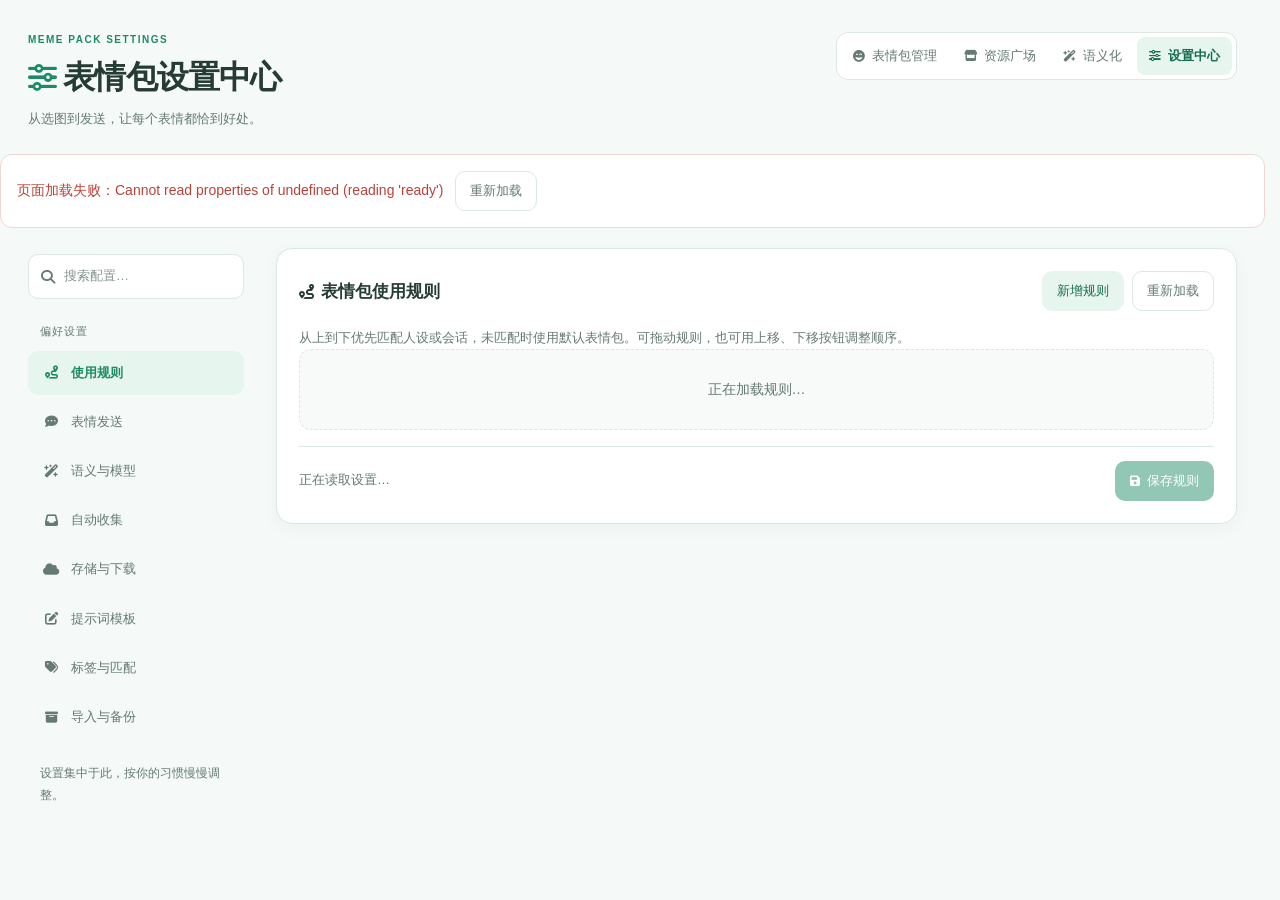
==== pages/app/settings/index.html @ c5a31bc9 "Import upstream snapshot c71b9bc8e1f28eebd4aca02ef2edb1e751a24c57" ====
<!doctype html>
<html lang="zh-CN">
  <head>
    <meta charset="UTF-8" />
    <meta name="viewport" content="width=device-width, initial-scale=1.0" />
    <title>表情包设置中心</title>
    <link rel="stylesheet" href="../shared/fa.min.css" />
    <link rel="stylesheet" href="../shared/ui.css" />
    <link rel="stylesheet" href="./style.css" />
  </head>
  <body>
    <header class="page-header">
      <div>
        <p class="eyebrow">Meme Pack Settings</p>
        <h1><i class="fas fa-sliders icon"></i>表情包设置中心</h1>
        <p class="subtitle">从选图到发送，让每个表情都恰到好处。</p>
      </div>
      <nav class="nav-actions" aria-label="页面导航"></nav>
    </header>

    <main class="settings-layout">
      <aside class="settings-sidebar" aria-label="设置分类">
        <label class="settings-search" for="settings-search">
          <i class="fas fa-magnifying-glass" aria-hidden="true"></i>
          <input
            id="settings-search"
            type="search"
            placeholder="搜索配置…"
            aria-label="搜索配置"
            autocomplete="off"
          />
        </label>
        <p class="settings-nav-label">偏好设置</p>
        <nav id="settings-nav" aria-label="设置分类导航">
          <button type="button" data-settings-tab="rules" aria-current="page">
            <i class="fas fa-route" aria-hidden="true"></i>使用规则
          </button>
          <button type="button" data-settings-tab="sending">
            <i class="fas fa-comment-dots" aria-hidden="true"></i>表情发送<span
              class="settings-dirty-dot"
              hidden
            ></span>
          </button>
          <button type="button" data-settings-tab="models">
            <i class="fas fa-wand-magic-sparkles" aria-hidden="true"></i
            >语义与模型<span class="settings-dirty-dot" hidden></span>
          </button>
          <button type="button" data-settings-tab="collect">
            <i class="fas fa-inbox" aria-hidden="true"></i>自动收集<span
              class="settings-dirty-dot"
              hidden
            ></span>
          </button>
          <button type="button" data-settings-tab="storage">
            <i class="fas fa-cloud" aria-hidden="true"></i>存储与下载<span
              class="settings-dirty-dot"
              hidden
            ></span>
          </button>
          <button type="button" data-settings-tab="prompts">
            <i class="fas fa-pen-to-square" aria-hidden="true"></i
            >提示词模板<span class="settings-dirty-dot" hidden></span>
          </button>
          <button type="button" data-settings-tab="matching">
            <i class="fas fa-tags" aria-hidden="true"></i>标签与匹配<span
              class="settings-dirty-dot"
              hidden
            ></span>
          </button>
          <button type="button" data-settings-tab="backup">
            <i class="fas fa-box-archive" aria-hidden="true"></i>导入与备份
          </button>
        </nav>
        <p class="settings-sidebar-note">设置集中于此，按你的习惯慢慢调整。</p>
      </aside>
      <div class="settings-content">
        <section class="panel rules-panel" data-settings-panel="rules">
          <div class="panel-head">
            <h2><i class="fas fa-route icon"></i>表情包使用规则</h2>
            <div class="head-actions">
              <button id="add-rule-btn" class="secondary">新增规则</button>
              <button id="reload-rules-btn" class="ghost">重新加载</button>
            </div>
          </div>

          <p class="hint">
            从上到下优先匹配人设或会话，未匹配时使用默认表情包。可拖动规则，也可用上移、下移按钮调整顺序。
          </p>

          <div
            id="rules-validation"
            class="validation hidden"
            role="alert"
            tabindex="-1"
          ></div>

          <div id="rules-list" class="rules-list" aria-label="表情包使用规则">
            <p class="rules-placeholder" role="status">正在加载规则…</p>
          </div>

          <div class="save-row">
            <p
              id="rules-save-status"
              class="result"
              role="status"
              aria-live="polite"
            >
              正在读取设置…
            </p>
            <button id="save-rules-btn" disabled>
              <i class="fas fa-floppy-disk icon"></i>保存规则
            </button>
          </div>
        </section>

        <form
          id="plugin-config-form"
          data-settings-panel="config"
          hidden
          novalidate
        >
          <div class="settings-section-heading">
            <div>
              <p class="eyebrow">Preferences</p>
              <h2 id="config-section-title">表情发送</h2>
              <p id="config-section-description" class="hint"></p>
            </div>
            <div class="settings-heading-actions">
              <button
                type="button"
                id="reset-prompts-btn"
                class="secondary"
                hidden
                disabled
              >
                恢复默认模板
              </button>
              <button type="button" id="reload-config-btn" class="ghost">
                <i class="fas fa-rotate icon" aria-hidden="true"></i>重新加载
              </button>
            </div>
          </div>
          <p id="config-load-status" class="config-notice" role="status">
            正在读取配置…
          </p>
          <div id="config-sections"></div>
          <p id="config-search-empty" class="rules-placeholder" hidden>
            没有找到相关配置，试试“模型”“概率”或“图床”。
          </p>
          <div class="config-save-bar">
            <div>
              <p id="config-save-status" role="status">正在读取设置…</p>
            </div>
            <button id="save-config-btn" type="submit" disabled>
              <i class="fas fa-floppy-disk icon" aria-hidden="true"></i
              >保存并应用
            </button>
          </div>
        </form>
        <div data-settings-panel="backup" hidden>
          <section class="panel backup-panel">
            <h2><i class="fas fa-box-archive icon"></i>导入与备份</h2>

            <div class="block pack-transfer-block">
              <h3>单个表情包</h3>
              <p class="hint compact-hint">分享、备份或迁移一个表情包。</p>
              <div class="field-row">
                <label for="transfer-pack-select">当前表情包</label>
                <select
                  id="transfer-pack-select"
                  aria-label="选择迁移的表情包"
                ></select>
              </div>
              <p id="transfer-current-pack" class="result" aria-live="polite">
                正在读取当前表情包…
              </p>

              <details class="pack-transfer-section" open>
                <summary>
                  <span class="pack-transfer-summary-icon share-icon">
                    <i class="fas fa-file-export"></i>
                  </span>
                  <span>
                    <strong>导出当前表情包</strong>
                    <small>分享或迁回自己的环境</small>
                  </span>
                  <i class="fas fa-chevron-down pack-transfer-chevron"></i>
                </summary>
                <div class="pack-transfer-section-body">
                  <div
                    class="export-mode-list"
                    role="radiogroup"
                    aria-label="导出类型"
                  >
                    <label
                      class="export-mode-option selected"
                      for="export-mode-share"
                    >
                      <input
                        id="export-mode-share"
                        name="export-mode"
                        type="radio"
                        value="share"
                        checked
                      />
                      <span>
                        <strong>分享版</strong>
                        <small>不带向量，可上传资源广场</small>
                      </span>
                      <em>推荐</em>
                    </label>
                    <label class="export-mode-option" for="export-mode-backup">
                      <input
                        id="export-mode-backup"
                        name="export-mode"
                        type="radio"
                        value="backup"
                      />
                      <span>
                        <strong>自用备份</strong>
                        <small id="vector-backup-hint">正在检查向量状态…</small>
                      </span>
                    </label>
                  </div>
                  <button id="export-pack-download-btn" type="button">
                    <i class="fas fa-download icon"></i>下载分享版
                  </button>
                  <p
                    id="export-pack-result"
                    class="result"
                    aria-live="polite"
                  ></p>
                </div>
              </details>

              <details class="pack-transfer-section">
                <summary>
                  <span class="pack-transfer-summary-icon import-icon">
                    <i class="fas fa-file-import"></i>
                  </span>
                  <span>
                    <strong>从压缩包导入</strong>
                    <small>兼容新版与旧版表情包</small>
                  </span>
                  <i class="fas fa-chevron-down pack-transfer-chevron"></i>
                </summary>
                <div class="pack-transfer-section-body">
                  <label
                    id="pack-import-dropzone"
                    class="pack-import-dropzone"
                    for="pack-import-file"
                    tabindex="0"
                    role="button"
                    aria-label="选择 zip 格式的表情包"
                  >
                    <input
                      id="pack-import-file"
                      type="file"
                      accept=".zip,application/zip"
                    />
                    <i class="fas fa-cloud-arrow-up"></i>
                    <span>
                      <strong id="pack-import-file-label"
                        >选择或拖入 zip 文件</strong
                      >
                      <small>先检查，不会立即覆盖</small>
                    </span>
                  </label>

                  <div
                    id="pack-import-preview"
                    class="pack-import-preview hidden"
                    aria-live="polite"
                  >
                    <div class="pack-import-preview-header">
                      <div>
                        <strong id="pack-import-preview-name"
                          >待导入表情包</strong
                        >
                        <span id="pack-import-preview-format"
                          >正在识别格式</span
                        >
                      </div>
                      <button
                        id="pack-import-reset-btn"
                        type="button"
                        class="secondary compact-btn"
                      >
                        重选
                      </button>
                    </div>
                    <dl class="pack-import-preview-stats">
                      <div>
                        <dt>图片</dt>
                        <dd id="pack-import-image-count">0</dd>
                      </div>
                      <div>
                        <dt>分类</dt>
                        <dd id="pack-import-category-count">0</dd>
                      </div>
                      <div>
                        <dt>语义</dt>
                        <dd id="pack-import-semantic-count">无</dd>
                      </div>
                      <div>
                        <dt>向量</dt>
                        <dd id="pack-import-vector-state">不包含</dd>
                      </div>
                    </dl>
                    <p
                      id="pack-import-warning"
                      class="pack-import-warning hidden"
                    ></p>
                    <div class="pack-import-options">
                      <label>
                        <input id="pack-import-set-default" type="checkbox" />
                        导入后设为默认表情包
                      </label>
                      <label>
                        <input id="pack-import-overwrite" type="checkbox" />
                        同名时覆盖现有表情包
                      </label>
                      <label>
                        <input
                          id="pack-import-overwrite-manual"
                          type="checkbox"
                          disabled
                        />
                        同时覆盖本机人工描述、标签和图片文字
                      </label>
                    </div>
                    <button id="pack-import-confirm-btn" type="button">
                      <i class="fas fa-circle-check icon"></i>确认导入
                    </button>
                  </div>
                  <p
                    id="pack-import-result"
                    class="result"
                    aria-live="polite"
                  ></p>
                </div>
              </details>
            </div>

            <div class="block">
              <h3>导出全量备份</h3>
              <p class="hint">
                备份所有表情包与运行时设置，文件保存在服务器上。
              </p>
              <div class="field-row">
                <label for="backup-output-dir-input">导出目录（可选）</label>
                <input
                  id="backup-output-dir-input"
                  type="text"
                  placeholder="留空则导出到默认 backup 目录"
                />
              </div>
              <button id="export-backup-btn">
                <i class="fas fa-file-export icon"></i>导出全量备份
              </button>
              <p
                id="export-result"
                class="result"
                role="status"
                aria-live="polite"
              ></p>
            </div>

            <div class="block">
              <h3>恢复全量备份</h3>
              <p class="hint">从已有备份恢复表情包与运行时设置。</p>
              <div class="field-row">
                <label for="backup-file-input">备份压缩包（zip）</label>
                <input id="backup-file-input" type="file" accept=".zip" />
              </div>
              <label class="checkbox">
                <input id="import-overwrite-checkbox" type="checkbox" />
                <span
                  >以备份替换全部表情包（备份中没有的表情包也会被移除）</span
                >
              </label>
              <button id="import-backup-btn" class="danger">
                <i class="fas fa-file-import icon"></i>恢复全量备份
              </button>
              <p
                id="import-result"
                class="result"
                role="status"
                aria-live="polite"
              ></p>
            </div>
          </section>

          <section class="panel log-panel">
            <h2><i class="fas fa-list-check icon"></i>操作日志</h2>
            <div
              id="log-list"
              class="log-list"
              role="log"
              aria-live="polite"
              aria-label="最近的操作记录"
            ></div>
          </section>
        </div>
      </div>
    </main>

    <div id="storage-guide-mask" class="dialog-mask hidden" aria-hidden="true">
      <section
        class="dialog-card storage-guide"
        role="dialog"
        aria-modal="true"
        aria-labelledby="storage-guide-title"
      >
        <header class="storage-guide-header">
          <h3 id="storage-guide-title" class="text-h3 pa-4 pb-0 pl-6">
            图床配置教程
          </h3>
        </header>
        <div class="storage-guide-body" tabindex="0" aria-label="教程内容">
          <article data-storage-guide="cloudflare_r2">
            <h4>Cloudflare R2</h4>
            <ol>
              <li>
                <strong>创建存储桶。</strong>登录 Cloudflare 控制台，在 R2
                对象存储中创建一个桶，记下桶名称和 Account ID。
              </li>
              <li>
                <strong>创建 R2 API 凭证。</strong
                >为这个桶授予对象读写权限，保存生成的 Access Key ID 和 Secret
                Access Key。
              </li>
              <li>
                <strong>填写设置。</strong>关闭教程，在“图床服务”选择 Cloudflare
                R2，将上述四项分别填入账号 ID、访问密钥
                ID、访问密钥和存储桶名称。
              </li>
              <li>
                <strong>按需填写公开地址。</strong
                >需要公开外链时，在桶设置中绑定自定义域名，或复制控制台提供的公共开发地址。将完整的
                HTTPS 地址填入“自定义 CDN 域名”；不要填写 S3 API 地址。r2.dev
                开发地址有访问限流。
              </li>
            </ol>
            <p class="hint">
              仅做同步可以不填写公开地址。凭证用于插件访问存储桶，公开地址用于访问图片，两者用途不同。
            </p>
            <p>
              <a
                href="https://developers.cloudflare.com/r2/api/tokens/"
                target="_blank"
                rel="noopener noreferrer"
                >官方凭证说明 ↗</a
              >
              ·
              <a
                href="https://developers.cloudflare.com/r2/buckets/public-buckets/"
                target="_blank"
                rel="noopener noreferrer"
                >公开访问说明 ↗</a
              >
            </p>
          </article>
          <article data-storage-guide="webdav" hidden>
            <h4>WebDAV</h4>
            <ol>
              <li>
                <strong>准备连接信息。</strong>在 NAS 或云存储服务中启用
                WebDAV，获取 WebDAV 地址、用户名和密码或应用密码。填写 WebDAV
                接口地址，不是网页登录地址。
              </li>
              <li>
                <strong>填写设置。</strong>在“图床服务”选择
                WebDAV，填写根地址和账号凭证。远端目录可填
                <code>memes</code>，插件会在该目录保存同步图片。
              </li>
              <li>
                <strong>检查连接选项。</strong>保持 SSL
                证书校验开启；连接较慢时可适当增加请求超时时间。服务端账号需有远端目录的读取、写入权限，使用覆盖同步时还需删除权限。
              </li>
              <li>
                <strong>按需填写公开地址。</strong
                >只有服务提供无需登录的图片外链时才填写公开访问根地址。它应对应远端目录，例如
                <code>https://cdn.example.com/memes</code
                >；不提供外链也可以用于同步。
              </li>
            </ol>
            <p class="hint">
              不同服务的 WebDAV 路径不同，请从服务端的 WebDAV
              设置或帮助文档复制。出现 401/403 时检查应用密码与目录权限，出现
              404 时检查根地址。
            </p>
          </article>
          <article data-storage-guide="stardots" hidden>
            <h4>StarDots</h4>
            <ol>
              <li>
                <strong>创建空间。</strong>登录 StarDots
                控制台，创建用于保存表情图片的空间，并记下空间名称。
              </li>
              <li>
                <strong>获取凭证。</strong>在控制台设置的 API 管理区域获取 Key
                和 Secret。
              </li>
              <li>
                <strong>填写设置。</strong>在“图床服务”选择 StarDots，将
                Key、Secret 和空间名称填入对应配置项。
              </li>
            </ol>
            <p class="hint">
              同步前请在服务商控制台确认可用容量和 API
              配额；套餐限制以服务商当前说明为准。
            </p>
            <p>
              <a
                href="https://stardots.io/en/documentation/openapi"
                target="_blank"
                rel="noopener noreferrer"
                >官方 API 说明 ↗</a
              >
            </p>
          </article>
          <article data-storage-guide="lsky" hidden>
            <h4>兰空图床（开源版 2.x）</h4>
            <ol>
              <li>在兰空后台开启 API，在站点 API 页面获取账号 Token。</li>
              <li>
                选择兰空图床，填写站点地址和 Token；地址不要带 /api/v1。存储策略
                ID 留 0 使用默认策略。
              </li>
              <li>
                将账号所在角色组的图片保存质量设为
                100，关闭格式转换和覆盖式水印，并确保机器人能访问原图链接。
              </li>
              <li>保存并应用后，在表情包管理页使用普通同步或高级覆盖同步。</li>
            </ol>
            <p>
              插件会编码远端原始文件名以保存分类，下载时还原；只同步当前空间标识下由插件上传的图片，不导入账号中的其他图片。请勿手动改写这些文件名。
            </p>
            <p>
              上传沿用账号默认相册，列表会遍历相册。不同表情包共用所配置的远端空间；修改空间标识不会搬迁旧图。覆盖同步会清理该空间内目标端多出的图片。
            </p>
            <p>
              仅支持开源版
              2.x。若同一路径存在重复记录（例如上传后连接中断），同步会停止，请在兰空中确认并移除多余副本后重试。
            </p>
          </article>
          <section class="storage-guide-finish">
            <h4>保存后开始同步</h4>
            <p>
              关闭教程，点击设置页的“保存并应用”，然后在表情包管理页使用云端同步。
            </p>
          </section>
        </div>
        <footer class="dialog-actions">
          <button
            id="storage-guide-close"
            type="button"
            variant="tonal"
            data-dialog-dismiss
          >
            知道了
          </button>
        </footer>
      </section>
    </div>
    <script type="module" src="../shared/ui.js"></script>
    <script type="module" src="./config.js"></script>
    <script type="module" src="./script.js"></script>
  </body>
</html>
---- pages/app/shared/ui.css ----
:root {
  --brand: #1d8a66;
  --brand-strong: #176d51;
  --brand-soft: #e7f5ef;
  --accent: #1f6fb0;
  --danger: #ba4339;
  --warn: #9c661c;
  --ink: #253b34;
  --muted: #657a72;
  --line: #dce8e2;
  --panel: #fff;
  --bg: #f5f9f7;
  --radius: 16px;
  --shadow-sm: 0 4px 18px rgb(29 64 48 / 4%);
  --shadow-md: 0 16px 48px rgb(29 64 48 / 12%);
  --primary-color: var(--brand);
  --secondary-color: var(--brand-soft);
  --success: var(--brand);
  --warning: var(--warn);
  --text-primary: var(--ink);
  --text-secondary: var(--muted);
  --bg-light: var(--bg);
  --border-color: var(--line);
  --radius-lg: var(--radius);
  --radius-md: 10px;
  --transition: background-color 160ms ease, border-color 160ms ease;
  --ui-brand: var(--brand);
  --ui-brand-strong: var(--brand-strong);
  --ui-brand-soft: var(--brand-soft);
  --ui-accent: var(--accent);
  --ui-danger: var(--danger);
  --ui-ink: var(--ink);
  --ui-muted: var(--muted);
  --ui-line: var(--line);
  --ui-panel: var(--panel);
  --ui-bg: var(--bg);
  --ui-shadow-sm: var(--shadow-sm);
  --ui-shadow-md: var(--shadow-md);
}

* {
  box-sizing: border-box;
}
html {
  -webkit-text-size-adjust: 100%;
  scrollbar-gutter: stable;
}
body {
  margin: 0;
  min-height: 100svh;
  color: var(--ink);
  background: var(--bg);
  font:
    14px/1.6 "Segoe UI Variable",
    "PingFang SC",
    "Microsoft YaHei",
    sans-serif;
}
h1,
h2,
h3,
h4,
p {
  margin: 0;
}
h1 {
  font-size: clamp(24px, 2.7vw, 32px);
  font-weight: 650;
  line-height: 1.35;
  letter-spacing: -0.025em;
}
h2 {
  font-size: 17px;
  font-weight: 650;
}
h3 {
  font-size: 15px;
  font-weight: 650;
}
button,
input,
select,
textarea {
  font: inherit;
}
button,
a,
input,
select,
textarea,
summary {
  -webkit-tap-highlight-color: transparent;
}
a {
  color: var(--brand-strong);
}
.icon {
  margin-right: 7px;
  font-size: 0.9em;
}
.page-header {
  display: flex;
  align-items: flex-start;
  justify-content: space-between;
  gap: 24px;
  max-width: 1440px;
  padding: 32px 28px 24px;
  margin: 0 auto;
}
.page-header-main,
.page-title-block {
  min-width: 0;
}
.page-header h1 > .icon {
  color: var(--brand);
}
.eyebrow {
  margin: 0 0 8px;
  color: var(--brand);
  font-size: 10px;
  font-weight: 650;
  letter-spacing: 0.15em;
  text-transform: uppercase;
}
.subtitle,
.page-subtitle {
  margin: 9px 0 0;
  color: var(--muted);
  font-size: 13px;
  line-height: 1.7;
}
.nav-actions {
  display: flex;
  flex: 0 0 auto;
  gap: 3px;
  padding: 4px;
  border: 1px solid var(--line);
  border-radius: 12px;
  background: #fff;
}
.nav-link {
  display: inline-flex;
  justify-content: center;
  align-items: center;
  min-height: 38px;
  padding: 7px 12px;
  border-radius: 8px;
  color: var(--muted);
  text-decoration: none;
  white-space: nowrap;
  font-size: 13px;
  transition: background-color 160ms ease;
}
.nav-link:hover {
  background: var(--bg);
  color: var(--brand-strong);
}
.nav-link[aria-current="page"] {
  background: var(--brand-soft);
  color: var(--brand-strong);
  font-weight: 650;
}
.layout {
  display: grid;
  gap: 20px;
  max-width: 1440px;
  margin: 0 auto;
  padding: 0 28px 40px;
}
.panel {
  min-width: 0;
  padding: 22px;
  border: 1px solid var(--line);
  border-radius: var(--radius);
  background: var(--panel);
  box-shadow: var(--shadow-sm);
}
.panel > h2 {
  margin-bottom: 16px;
}
.panel-header,
.panel-head {
  display: flex;
  align-items: center;
  justify-content: space-between;
  flex-wrap: wrap;
  gap: 12px;
  margin-bottom: 16px;
}
.button-row,
.head-actions {
  display: flex;
  align-items: center;
  flex-wrap: wrap;
  gap: 8px;
}
button {
  display: inline-flex;
  align-items: center;
  justify-content: center;
  min-height: 40px;
  padding: 8px 14px;
  border: 1px solid transparent;
  border-radius: 10px;
  background: var(--brand);
  color: #fff;
  font-size: 13px;
  font-weight: 550;
  line-height: 1.4;
  cursor: pointer;
  transition: var(--transition);
}
button:hover:not(:disabled) {
  background: var(--brand-strong);
}
button.secondary {
  background: var(--brand-soft);
  color: var(--brand-strong);
}
button.secondary:hover:not(:disabled) {
  background: #d6ecdf;
}
button.ghost {
  background: #fff;
  border-color: var(--line);
  color: var(--muted);
}
button.ghost:hover:not(:disabled) {
  background: var(--bg);
  color: var(--ink);
}
button.danger {
  background: #fcf0ee;
  border-color: #f0d6d2;
  color: var(--danger);
}
button.danger:hover:not(:disabled) {
  background: #f7e2df;
}
button:disabled {
  opacity: 0.48;
  cursor: not-allowed;
  box-shadow: none;
  transform: none;
}
input:not([type="checkbox"]):not([type="radio"]):not([type="file"]),
select,
textarea {
  min-width: 0;
  max-width: 100%;
  min-height: 40px;
  padding: 8px 11px;
  border: 1px solid var(--line);
  border-radius: 9px;
  background: #fff;
  color: var(--ink);
}
textarea {
  resize: vertical;
}
input::placeholder,
textarea::placeholder {
  color: #86958e;
}
input[type="checkbox"],
input[type="radio"] {
  accent-color: var(--brand);
  flex-shrink: 0;
}
:where(button, a, input, select, textarea, summary, [tabindex]):focus-visible {
  outline: 2px solid var(--brand);
  outline-offset: 3px;
}
input:focus,
select:focus,
textarea:focus {
  border-color: var(--brand);
}
.field-row {
  display: grid;
  align-content: start;
  gap: 6px;
  min-width: 0;
}
.field-row label {
  color: var(--muted);
  font-size: 12px;
  font-weight: 550;
}
.field-row input,
.field-row select {
  width: 100%;
}
.badge {
  display: inline-flex;
  align-items: center;
  gap: 5px;
  padding: 3px 9px;
  border: 1px solid var(--line);
  border-radius: 7px;
  background: var(--bg);
  color: var(--muted);
  font-size: 12px;
  font-weight: 550;
}
.hint,
.panel-hint {
  color: var(--muted);
  font-size: 13px;
  line-height: 1.7;
}
.result {
  margin-top: 10px;
  font-size: 13px;
  color: var(--muted);
  overflow-wrap: anywhere;
}
.result:empty {
  display: none;
}
.result.success {
  color: var(--brand-strong);
}
.result.error {
  color: var(--danger);
}
.result.warning {
  color: var(--warn);
}
.log-list {
  display: grid;
  gap: 8px;
  max-height: 220px;
  overflow: auto;
}
.log-list:empty::before {
  content: "暂无操作记录";
  padding: 12px 0;
  font-size: 13px;
  color: var(--muted);
}
.log-item {
  padding: 9px 12px;
  border-left: 2px solid var(--brand);
  background: var(--bg);
  border-radius: 6px;
  font-size: 12px;
  overflow-wrap: anywhere;
}
.log-item.error {
  border-color: var(--danger);
  background: #fcf0ee;
  color: var(--danger);
}
.dialog-mask {
  position: fixed;
  inset: 0;
  z-index: 11000;
  display: flex;
  align-items: center;
  justify-content: center;
  padding: 20px;
  background: rgb(20 37 29 / 36%);
  backdrop-filter: blur(4px);
}
.dialog-card {
  width: min(100%, 480px);
  max-height: calc(100svh - 40px);
  overflow: auto;
  padding: 24px;
  border: 1px solid var(--line);
  border-radius: 18px;
  background: var(--panel);
  box-shadow: var(--shadow-md);
}
.dialog-card h3 {
  margin-bottom: 12px;
  font-size: 19px;
}
.dialog-message,
.dialog-meta {
  margin: 8px 0 16px;
  color: var(--muted);
  white-space: pre-wrap;
  overflow-wrap: anywhere;
}
.dialog-tip {
  color: var(--muted);
  font-size: 12px;
  margin: 10px 0;
}
.dialog-actions {
  display: flex;
  justify-content: flex-end;
  flex-wrap: wrap;
  gap: 8px;
  margin-top: 22px;
}
.ui-modal-open {
  overflow: hidden;
}
.ui-confirm-mask {
  z-index: 12000;
}
.toast-container {
  position: fixed;
  right: 24px;
  bottom: 24px;
  z-index: 13000;
  display: grid;
  gap: 8px;
  width: min(380px, calc(100vw - 32px));
  pointer-events: none;
}
.toast {
  padding: 12px 16px;
  border: 1px solid var(--line);
  border-radius: 12px;
  background: #fff;
  color: var(--ink);
  box-shadow: var(--shadow-md);
  font-size: 13px;
  overflow-wrap: anywhere;
}
.toast.error {
  border-color: #f0d6d2;
  color: var(--danger);
}
.hidden,
[hidden] {
  display: none !important;
}
.ui-page-error {
  max-width: 1384px;
  margin: 0 auto 20px;
  padding: 16px;
  border: 1px solid #f0d6d2;
  border-radius: 12px;
  background: #fff;
  color: var(--danger);
}
.ui-page-error button {
  margin-left: 12px;
}
.skip-link {
  position: fixed;
  left: 16px;
  top: -100px;
  z-index: 14000;
  padding: 10px 16px;
  border-radius: 8px;
  background: #fff;
}
.skip-link:focus {
  top: 12px;
}
@media (max-width: 1080px) {
  .page-header {
    flex-direction: column;
    gap: 18px;
  }
}
@media (max-width: 600px) {
  .page-header {
    padding: 22px 16px 18px;
  }
  .layout {
    padding: 0 16px 28px;
    gap: 14px;
  }
  .panel {
    padding: 16px;
    border-radius: 13px;
  }
  .nav-actions {
    width: 100%;
    display: grid;
    grid-template-columns: repeat(4, minmax(0, 1fr));
    gap: 2px;
  }
  .nav-link {
    padding: 7px 3px;
    font-size: 12px;
    min-height: 40px;
  }
  .nav-link .icon {
    display: none;
  }
  .dialog-mask {
    padding: 12px;
  }
  .dialog-card {
    padding: 20px;
    max-height: calc(100svh - 24px);
  }
  .toast-container {
    right: 16px;
    bottom: 16px;
  }
}
@media (prefers-reduced-motion: reduce) {
  *,
  *::before,
  *::after {
    scroll-behavior: auto !important;
    animation-duration: 0.01ms !important;
    animation-iteration-count: 1 !important;
    transition-duration: 0.01ms !important;
  }
}
---- pages/app/settings/style.css ----
.settings-layout {
  display: grid;
  grid-template-columns: 216px minmax(0, 1fr);
  gap: 32px;
  max-width: 1280px;
  margin: 0 auto;
  align-items: start;
  padding: 0 28px 40px;
}

.page-header {
  max-width: 1280px;
}

.settings-sidebar {
  position: sticky;
  top: 24px;
  padding: 6px 0;
}

.settings-search {
  display: flex;
  align-items: center;
  gap: 9px;
  padding: 0 12px;
  border: 1px solid var(--line);
  border-radius: 10px;
  background: #fff;
  color: var(--muted);
}

#settings-search {
  border: 0;
  background: transparent;
  min-width: 0;
  padding: 11px 0;
  font-size: 13px;
}

.settings-search:focus-within {
  outline: 2px solid var(--brand);
  outline-offset: 2px;
}

.settings-search input:focus {
  outline: 0;
  box-shadow: none;
}

.settings-nav-label {
  margin: 24px 12px 10px;
  color: var(--muted);
  font-size: 11px;
  letter-spacing: 0.08em;
}

#settings-nav {
  display: grid;
  gap: 5px;
}

#settings-nav button {
  display: flex;
  justify-content: flex-start;
  align-items: center;
  gap: 12px;
  padding: 12px 14px;
  background: transparent;
  color: var(--muted);
  border-color: transparent;
  box-shadow: none;
  text-align: left;
  font-weight: 500;
}

#settings-nav button i {
  width: 16px;
  text-align: center;
}

#settings-nav button:hover,
#settings-nav button[aria-current="page"] {
  background: var(--brand-soft);
  color: var(--brand);
}

#settings-nav button[aria-current="page"] {
  font-weight: 650;
}

.settings-dirty-dot {
  margin-left: auto;
  width: 6px;
  height: 6px;
  border-radius: 50%;
  background: #b38135;
}

.settings-sidebar-note {
  margin: 24px 12px 0;
  color: var(--muted);
  font-size: 12px;
  line-height: 1.8;
}

.settings-content,
#plugin-config-form {
  min-width: 0;
}

.settings-section-heading {
  display: flex;
  align-items: flex-start;
  justify-content: space-between;
  gap: 20px;
  padding: 4px 0 14px;
}

.settings-section-heading h2 {
  margin: 0 0 8px;
  font-size: 25px;
}

.settings-section-heading .hint {
  margin: 0;
}

.settings-heading-actions {
  display: flex;
  gap: 8px;
  flex-shrink: 0;
}

.panel.config-card {
  margin: 10px 0 18px;
  padding: 0;
}

.config-card-header {
  position: relative;
  padding: 24px 24px 24px 44px;
  border-bottom: 1px solid #c9e0d5;
  border-radius: 15px 15px 0 0;
  background: #e0f0e8;
}

.config-card-header::before {
  content: "";
  position: absolute;
  top: 26px;
  bottom: 26px;
  left: 24px;
  width: 4px;
  border-radius: 2px;
  background: var(--brand);
}

.config-card-header h3 {
  color: var(--brand-strong);
  font-size: 24px;
  font-weight: 700;
  margin: 0;
  line-height: 1.4;
}

.config-card-description {
  margin: 7px 0 0;
  color: var(--muted);
  font-size: 13px;
  line-height: 1.75;
}

.config-card-body {
  padding: 0 24px;
}

.config-field {
  display: grid;
  grid-template-columns: minmax(0, 1fr) minmax(210px, 0.85fr);
  align-items: start;
  gap: 18px 26px;
  padding: 20px 0;
  border-top: 1px solid var(--line);
}

.config-field:first-child {
  border-top: 0;
}

.config-field label {
  font-size: 14px;
  font-weight: 400;
  line-height: 1.7;
  cursor: pointer;
}

.config-field-hint {
  color: var(--muted);
  font-size: 12px;
  line-height: 1.8;
  margin: 5px 0 0;
  overflow-wrap: anywhere;
}

.config-control {
  display: flex;
  align-items: center;
  gap: 8px;
  min-width: 0;
}

.config-control input,
.config-control select,
.config-control textarea {
  min-width: 0;
  width: 100%;
  font-size: 13px;
}

#plugin-config-form .config-control input[type="number"] {
  max-width: 150px;
  margin-left: auto;
}

.config-field-wide {
  grid-template-columns: 1fr;
  gap: 12px;
}

.config-field textarea {
  line-height: 1.7;
  resize: vertical;
}

.config-switch-field {
  grid-template-columns: minmax(0, 1fr) auto;
  align-items: center;
}

.config-control .config-switch {
  appearance: none;
  width: 40px;
  height: 24px;
  min-height: 24px;
  padding: 3px;
  margin: 0;
  flex-shrink: 0;
  border: 0;
  border-radius: 16px;
  background: #ccd9d4;
  cursor: pointer;
  transition: background 0.15s ease;
}

.config-switch::before {
  content: "";
  display: block;
  width: 18px;
  height: 18px;
  border-radius: 50%;
  background: white;
  box-shadow: 0 1px 3px #233f3320;
  transition: transform 0.15s ease;
}

.config-control .config-switch:checked {
  background: var(--brand);
}

.config-switch:checked::before {
  transform: translateX(16px);
}

.config-secret-clear {
  font-size: 12px;
  padding: 8px;
  flex-shrink: 0;
}

.config-notice {
  padding: 12px 16px;
  border: 1px solid var(--line);
  background: var(--brand-soft);
  border-radius: 10px;
  font-size: 13px;
  line-height: 1.7;
}

.config-notice.error {
  background: #fff6f3;
  border-color: #efd9d2;
}

.config-save-bar {
  position: sticky;
  bottom: 16px;
  display: flex;
  align-items: center;
  justify-content: space-between;
  gap: 16px;
  padding: 16px 20px;
  background: #fff;
  border: 1px solid var(--line);
  border-radius: 12px;
  box-shadow: 0 4px 18px #183c3010;
  z-index: 2;
}

.config-save-bar p {
  margin: 0;
  font-size: 13px;
}

.config-save-bar > button {
  flex-shrink: 0;
}

.settings-content .log-panel {
  margin-top: 18px;
}

@media (max-width: 800px) {
  .settings-layout {
    grid-template-columns: 1fr;
    gap: 18px;
    padding: 0 16px 30px;
  }
  .settings-sidebar {
    position: static;
    padding: 0;
    min-width: 0;
  }
  #settings-nav {
    grid-template-columns: repeat(4, minmax(0, 1fr));
    gap: 4px;
    padding: 10px 0 2px;
  }
  #settings-nav button {
    padding: 9px 12px;
    gap: 8px;
    flex-shrink: 0;
  }
  .settings-sidebar-note,
  .settings-nav-label {
    display: none;
  }
}

@media (max-width: 540px) {
  #settings-nav {
    grid-template-columns: repeat(2, minmax(0, 1fr));
  }
  .config-card-header {
    padding: 20px 18px 20px 36px;
  }
  .config-card-header::before {
    top: 22px;
    bottom: 22px;
    left: 18px;
  }
  .config-card-header h3 {
    font-size: 21px;
  }
  .config-card-body {
    padding: 0 18px;
  }
  .config-field {
    grid-template-columns: 1fr;
    gap: 12px;
  }
  .config-switch-field {
    grid-template-columns: minmax(0, 1fr) auto;
  }
  #plugin-config-form .config-control input[type="number"] {
    max-width: none;
  }
  .settings-section-heading {
    gap: 12px;
  }
  .settings-section-heading h2 {
    font-size: 22px;
  }
  .settings-heading-actions {
    flex-direction: column;
  }
  .settings-heading-actions > button {
    font-size: 12px;
    padding: 9px;
  }
  .config-save-bar {
    bottom: 8px;
    padding: 12px;
  }
  .config-save-bar > div {
    min-width: 0;
    flex: 1;
  }
}

@media (prefers-reduced-motion: reduce) {
  .config-switch,
  .config-switch::before {
    transition: none;
  }
}

.rules-list {
  display: grid;
  gap: 10px;
}

.validation {
  margin-bottom: 10px;
  border: 1px solid #f2cbc4;
  background: #fff7f5;
  color: #8b3225;
  border-radius: 10px;
  padding: 10px 12px;
  font-size: 13px;
}

.rule-item {
  border: 1px solid rgba(214, 229, 225, 0.96);
  border-radius: 12px;
  padding: 16px;
  display: grid;
  gap: 10px;
  background: #fff;
}

.rule-item.dragging {
  opacity: 0.58;
}

.rule-item.drop-target {
  outline: 2px dashed rgba(31, 111, 176, 0.72);
  outline-offset: 2px;
}

.rule-title-row {
  display: flex;
  align-items: center;
  justify-content: space-between;
  gap: 10px;
}

.drag-handle {
  border: 1px solid rgba(214, 229, 225, 0.96);
  background: #f1f8f5;
  color: #305a62;
  border-radius: 8px;
  min-width: 36px;
  min-height: 36px;
  padding: 7px 10px;
  font-size: 12px;
  cursor: grab;
}

.drag-handle:active {
  cursor: grabbing;
}

.rule-item.default {
  border-style: dashed;
  background: var(--brand-soft);
}

.rule-grid {
  display: grid;
  grid-template-columns: minmax(110px, 0.8fr) minmax(0, 1.2fr);
  gap: 12px;
}

.rule-grid .field-row:last-child {
  grid-column: 1 / -1;
}

.rule-actions {
  display: flex;
  gap: 8px;
  flex-wrap: wrap;
}

.rule-actions:empty {
  display: none;
}

.rule-actions [data-action="remove"] {
  margin-left: auto;
  color: var(--danger);
  background: #fff1ef;
  border-color: transparent;
}

.save-row {
  position: sticky;
  bottom: 16px;
  display: flex;
  justify-content: space-between;
  align-items: center;
  gap: 14px;
  flex-wrap: wrap;
  margin-top: 16px;
  padding: 14px 0 0;
  border-top: 1px solid var(--line);
  background: var(--panel);
  z-index: 1;
}

.save-row .result {
  margin: 0;
  flex: 1;
}

.save-row .unsaved {
  color: #99621e;
}

.rules-placeholder {
  margin: 0;
  padding: 28px 16px;
  text-align: center;
  color: var(--muted);
  background: #f7faf8;
  border: 1px dashed var(--line);
  border-radius: 12px;
}

.validation ul {
  padding-left: 20px;
  margin: 8px 0 0;
}

.validation li + li {
  margin-top: 4px;
}

.block {
  border: 1px solid rgba(214, 229, 225, 0.94);
  border-radius: 12px;
  padding: 12px;
  margin-bottom: 12px;
  background: linear-gradient(180deg, #ffffff, #f8fbfb);
}

.block h3 {
  margin: 0 0 10px;
  font-size: 15px;
}

.compact-hint {
  margin-top: -2px;
  margin-bottom: 10px;
}

.compact-btn {
  padding: 6px 10px;
  font-size: 12px;
}

.pack-transfer-block {
  background: linear-gradient(180deg, #ffffff, #f3faf7);
}

.pack-transfer-section {
  margin-top: 10px;
  border: 1px solid rgba(214, 229, 225, 0.96);
  border-radius: 12px;
  background: #fff;
  overflow: hidden;
}

.pack-transfer-section summary {
  list-style: none;
  display: grid;
  grid-template-columns: auto 1fr auto;
  gap: 10px;
  align-items: center;
  cursor: pointer;
  padding: 12px;
}

.pack-transfer-section summary::-webkit-details-marker {
  display: none;
}

.pack-transfer-summary-icon {
  width: 36px;
  height: 36px;
  border-radius: 10px;
  display: inline-flex;
  align-items: center;
  justify-content: center;
  font-size: 15px;
}

.pack-transfer-summary-icon.share-icon {
  background: #e9f6ee;
  color: #1d8a66;
}

.pack-transfer-summary-icon.import-icon {
  background: #eaf2fd;
  color: #1f6fb0;
}

.pack-transfer-section summary span strong {
  display: block;
}

.pack-transfer-section summary span small {
  color: var(--muted);
  font-size: 12px;
}

.pack-transfer-chevron {
  color: #6b858b;
  transition: transform 0.2s ease;
}

.pack-transfer-section[open] .pack-transfer-chevron {
  transform: rotate(180deg);
}

.pack-transfer-section-body {
  border-top: 1px solid rgba(214, 229, 225, 0.9);
  padding: 12px;
  display: grid;
  gap: 10px;
}

.export-mode-list {
  display: grid;
  gap: 8px;
}

.export-mode-option {
  border: 1px solid rgba(214, 229, 225, 0.94);
  border-radius: 10px;
  padding: 9px 10px;
  display: grid;
  grid-template-columns: auto 1fr auto;
  align-items: center;
  gap: 10px;
  cursor: pointer;
}

.export-mode-option input {
  margin: 0;
}

.export-mode-option span strong {
  display: block;
}

.export-mode-option span small {
  color: var(--muted);
  font-size: 12px;
}

.export-mode-option em {
  font-style: normal;
  font-size: 11px;
  color: #2b7f5f;
  background: #e6f4ec;
  border-radius: 999px;
  padding: 3px 8px;
}

.export-mode-option.selected {
  border-color: rgba(29, 138, 102, 0.58);
  box-shadow: 0 0 0 3px rgba(29, 138, 102, 0.12);
}

.export-mode-option.disabled {
  opacity: 0.62;
  cursor: not-allowed;
}

.pack-import-dropzone {
  border: 1px dashed rgba(29, 138, 102, 0.56);
  border-radius: 10px;
  background: #f4fbf8;
  padding: 12px;
  display: grid;
  grid-template-columns: auto 1fr;
  gap: 10px;
  align-items: center;
  cursor: pointer;
}

.pack-import-dropzone input {
  display: none;
}

.pack-import-dropzone.dragover {
  border-color: rgba(31, 111, 176, 0.7);
  background: #edf6fd;
}

.pack-import-dropzone.checking {
  opacity: 0.75;
  pointer-events: none;
}

.pack-import-dropzone:focus-visible {
  outline: 3px solid rgba(29, 138, 102, 0.24);
  outline-offset: 3px;
}

.pack-import-dropzone i {
  width: 34px;
  height: 34px;
  border-radius: 10px;
  background: #e9f6ee;
  color: #1d8a66;
  display: inline-flex;
  align-items: center;
  justify-content: center;
}

.pack-import-dropzone strong {
  display: block;
}

.pack-import-dropzone small {
  color: var(--muted);
  font-size: 12px;
}

.pack-import-preview {
  border: 1px solid rgba(214, 229, 225, 0.94);
  border-radius: 10px;
  background: #fff;
  padding: 10px;
  display: grid;
  gap: 10px;
}

.pack-import-preview-header {
  display: flex;
  justify-content: space-between;
  align-items: center;
  gap: 8px;
}

.pack-import-preview-header span {
  display: block;
  color: var(--muted);
  font-size: 12px;
  margin-top: 2px;
}

/* 在狭窄的网格和弹性布局列中约束长文件名。 */
.pack-transfer-section summary span,
.export-mode-option span,
.pack-import-dropzone span,
.pack-import-preview-header div {
  min-width: 0;
  overflow-wrap: anywhere;
}

.pack-import-preview-stats {
  margin: 0;
  display: grid;
  grid-template-columns: repeat(4, minmax(0, 1fr));
  gap: 8px;
}

.pack-import-preview-stats div {
  border: 1px solid rgba(214, 229, 225, 0.94);
  border-radius: 8px;
  padding: 8px;
  background: #fbfefe;
}

.pack-import-preview-stats dt {
  color: var(--muted);
  font-size: 12px;
}

.pack-import-preview-stats dd {
  margin: 4px 0 0;
  font-weight: 700;
}

.pack-import-warning {
  margin: 0;
  border: 1px solid #f1d7a2;
  background: #fff8e8;
  color: #8b6421;
  border-radius: 8px;
  padding: 8px 10px;
  font-size: 12px;
}

.pack-import-options {
  display: grid;
  gap: 6px;
}

.pack-import-options label {
  display: flex;
  gap: 8px;
  align-items: center;
  font-size: 13px;
  color: #335159;
}

.checkbox {
  display: flex;
  align-items: center;
  gap: 8px;
  margin: 8px 0 12px;
  color: #345057;
  font-size: 13px;
}

@media (max-width: 980px) {
  .layout {
    grid-template-columns: 1fr;
  }

  .rules-panel,
  .backup-panel,
  .log-panel {
    grid-column: 1;
  }

  .pack-import-preview-stats {
    grid-template-columns: repeat(2, minmax(0, 1fr));
  }

  .rule-grid {
    grid-template-columns: 1fr;
  }
}
.storage-guide-trigger {
  margin-top: 12px;
}

.storage-guide.dialog-card {
  width: min(760px, 100%);
  max-height: min(88dvh, 850px);
  display: flex;
  flex-direction: column;
  overflow: hidden;
}

.storage-guide-header {
  flex: 0 0 auto;
}

.storage-guide-body {
  min-height: 0;
  overflow-y: auto;
  overscroll-behavior: contain;
  margin-top: 20px;
  padding-right: 8px;
  line-height: 1.8;
  overflow-wrap: anywhere;
}

.storage-guide-body h4 {
  margin: 0 0 12px;
  font-size: 18px;
}

.storage-guide-body ol {
  padding-left: 24px;
}

.storage-guide-body li {
  margin-bottom: 14px;
}

.storage-guide-finish {
  margin-top: 22px;
  padding-top: 20px;
  border-top: 1px solid var(--line);
}

.storage-guide .dialog-actions {
  flex: 0 0 auto;
}
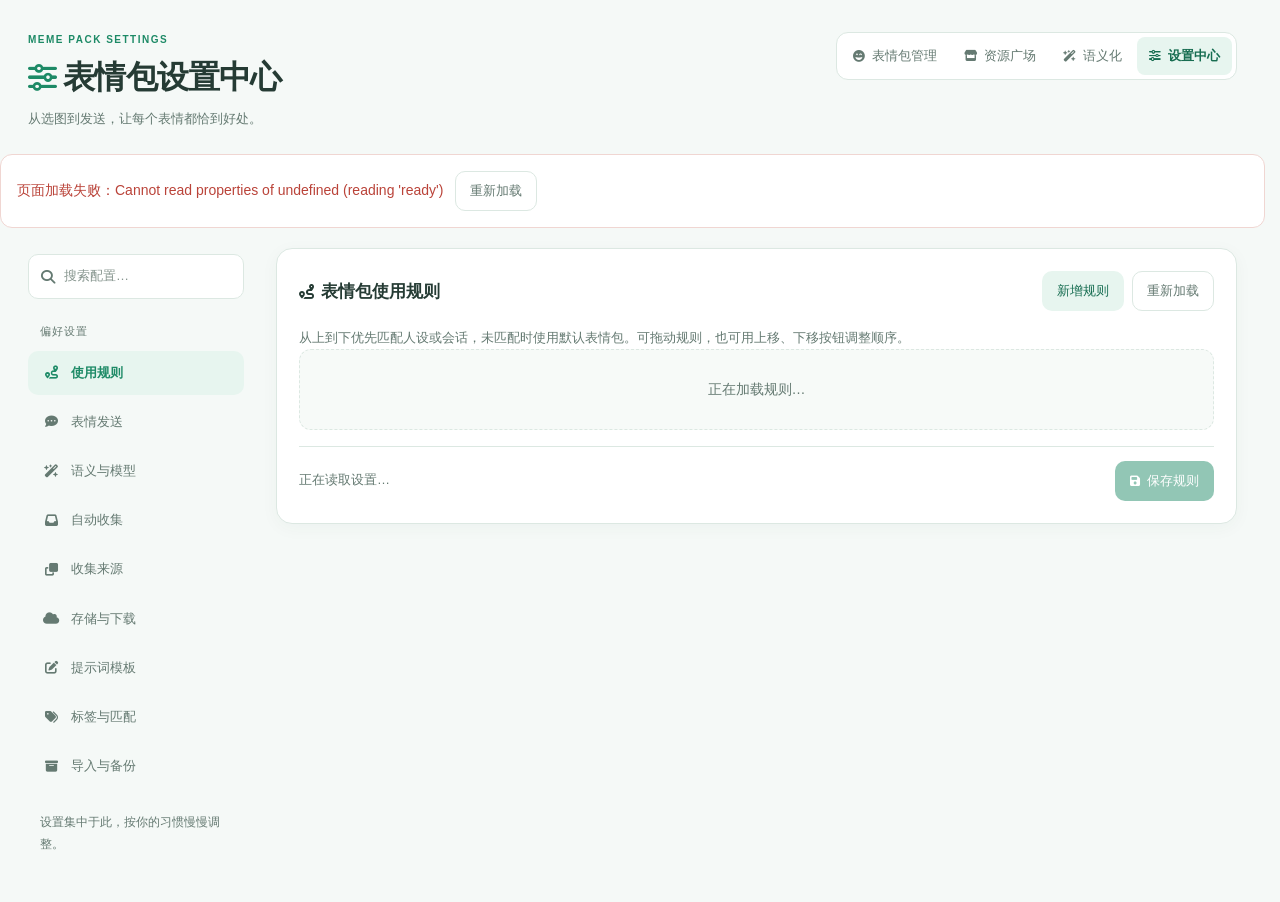
==== commit 082fe814: "chore: sync running plugin and protect local configuration" ====
--- a/pages/app/settings/index.html
+++ b/pages/app/settings/index.html
@@ -51,6 +51,9 @@
               hidden
             ></span>
           </button>
+          <button type="button" data-settings-tab="collect-sources">
+            <i class="fas fa-clone" aria-hidden="true"></i>收集来源
+          </button>
           <button type="button" data-settings-tab="storage">
             <i class="fas fa-cloud" aria-hidden="true"></i>存储与下载<span
               class="settings-dirty-dot"
@@ -109,6 +112,52 @@
             </p>
             <button id="save-rules-btn" disabled>
               <i class="fas fa-floppy-disk icon"></i>保存规则
+            </button>
+          </div>
+        </section>
+
+        <!-- [patcher:collect-mirror] 按来源配置自动收集的镜像目标图库（批次 2） -->
+        <section class="panel rules-panel" data-settings-panel="collect-sources" hidden>
+          <div class="panel-head">
+            <h2><i class="fas fa-clone icon"></i>收集来源与镜像目标</h2>
+            <div class="head-actions">
+              <button id="add-collect-source-btn" class="secondary">新增来源</button>
+              <button id="reload-collect-sources-btn" class="ghost">重新加载</button>
+            </div>
+          </div>
+
+          <p class="hint">
+            按<strong>来源</strong>配置自动收集：只有列在这里、且「总闸」为开启的来源才会收图，
+            <strong>未列出的来源一律不收</strong>。收进来的表情包会<strong>复制镜像</strong>进你勾选的每一个图库
+            （视觉识别只跑一次，其余图库按分类名落位）。
+          </p>
+
+          <div
+            id="collect-sources-validation"
+            class="validation hidden"
+            role="alert"
+            tabindex="-1"
+          ></div>
+
+          <div
+            id="collect-sources-list"
+            class="rules-list"
+            aria-label="收集来源"
+          >
+            <p class="rules-placeholder" role="status">正在加载收集来源…</p>
+          </div>
+
+          <div class="save-row">
+            <p
+              id="collect-sources-status"
+              class="result"
+              role="status"
+              aria-live="polite"
+            >
+              正在读取设置…
+            </p>
+            <button id="save-collect-sources-btn" disabled>
+              <i class="fas fa-floppy-disk icon"></i>保存收集来源
             </button>
           </div>
         </section>
